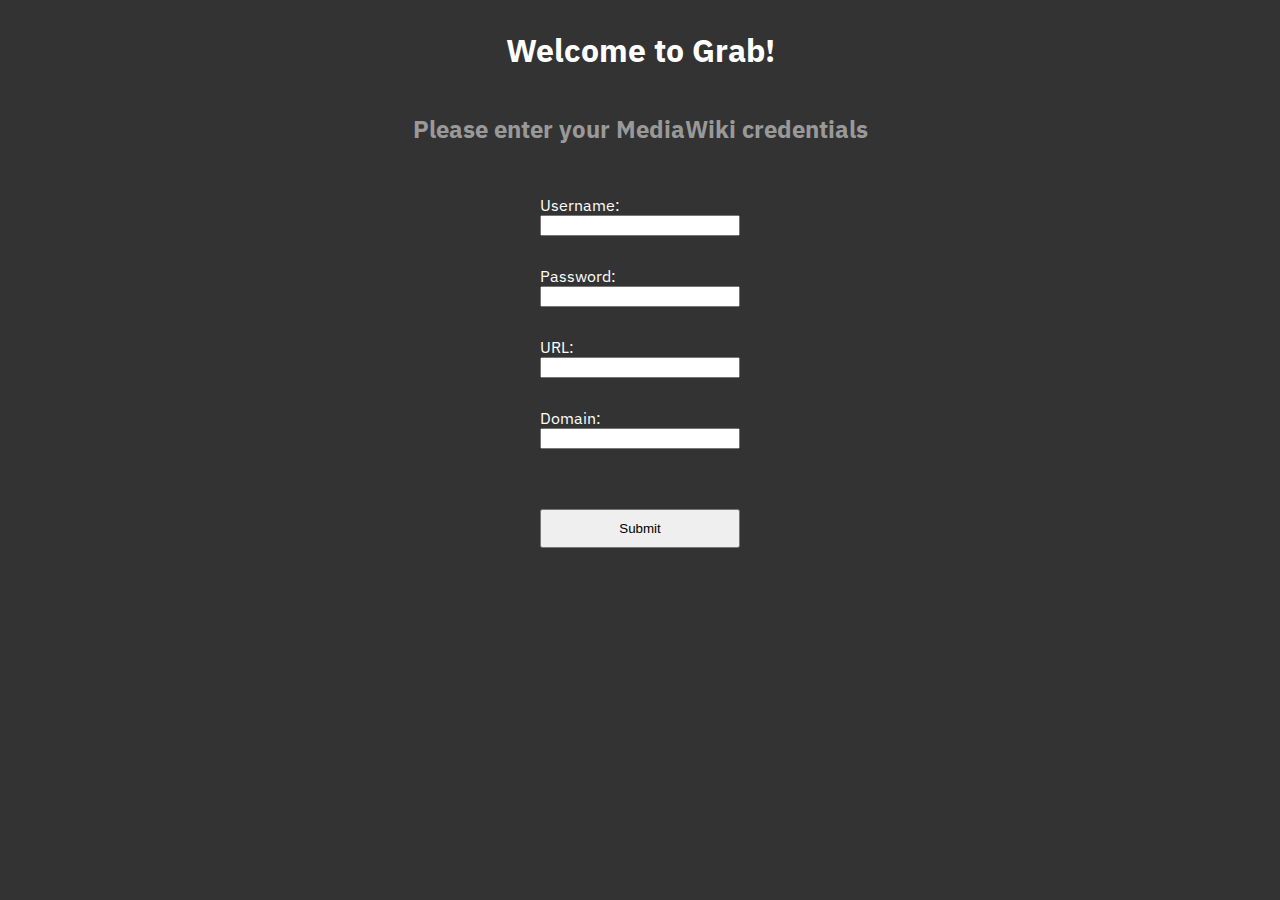
==== templates/index.html @ d0659310 "Spent way too long on making the form not hideous" ====
<!DOCTYPE html>
<html>
<head>
	<title>Welcome</title>
	<link rel="stylesheet" type="text/css" href="/static/css/styles.css">
</head>
<body>
	<h1>Welcome to Grab!</h1>
	<h2>Please enter your MediaWiki credentials</h2>
	<form class="formBody" action="/install/submit" method="POST">
		<label for="username">Username:</label>
		<input type="text" id="username" name="username" required><br>

		<label for="password">Password:</label>
		<input type="password" id="password" name="password" required><br>

		<label for="url">URL:</label>
		<input type="url" id="url" name="url" required><br>

		<label for="domain">Domain:</label>
		<input type="domain" id="domain" name="domain" required><br>

		<input type="hidden" name="code" value="{{ .Code }}">

		<div style="height: 40px;">
		</div>

		<button type="submit">Submit</button>
	</form>
</body>
</html>
---- static/css/styles.css ----
@import url('https://fonts.googleapis.com/css2?family=IBM+Plex+Sans&display=swap');
body {
    background-color: #333;
    color: white;
    display: flex;
    justify-content: center;
    align-items: center;
    flex-direction: column;
    font-family: 'IBM Plex Sans';
}

h2 {
    color: #999;
}

.formBody {
    display: flex;
    justify-content: center;
    flex-flow: column;
    width: 200px;
    margin:20px;
}
.formBody label {
    padding-top: 10px;
}

.formBody button {
    padding: 10px;
}
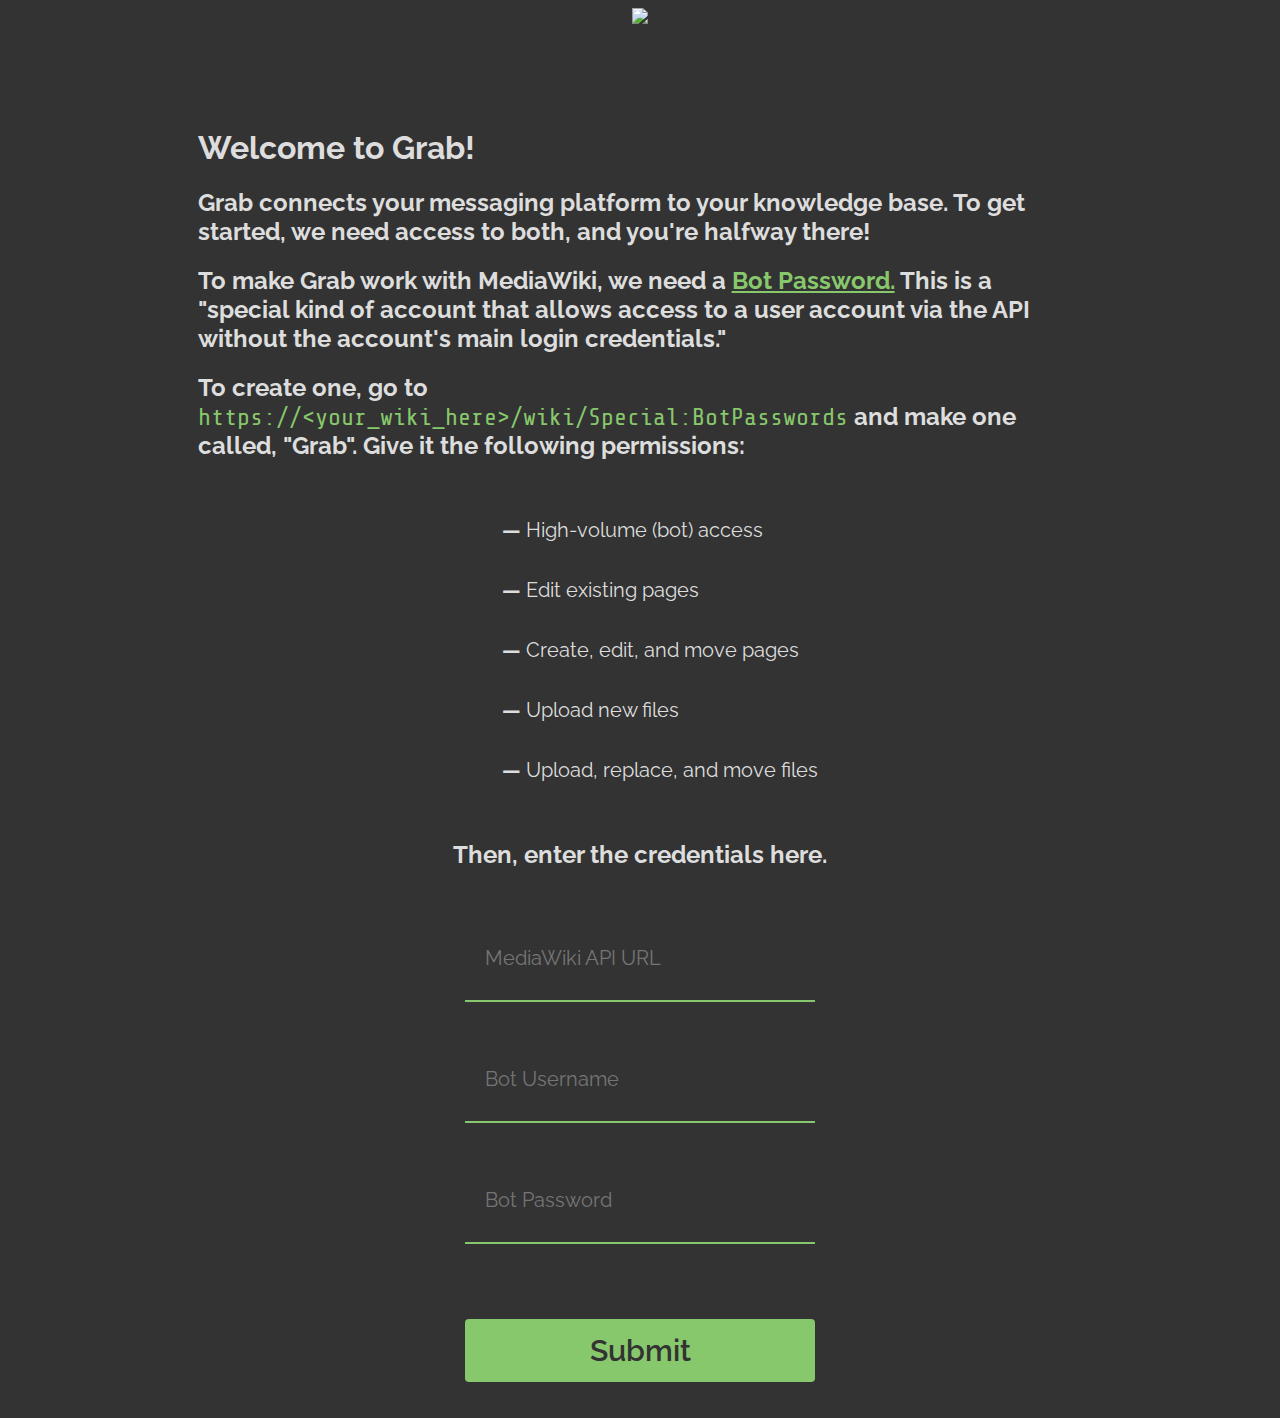
==== commit 20d01a53: "Create basic onboarding page" ====
--- a/templates/index.html
+++ b/templates/index.html
@@ -3,22 +3,41 @@
 <head>
 	<title>Welcome</title>
 	<link rel="stylesheet" type="text/css" href="/static/css/styles.css">
+	<link rel="icon" type="image/x-icon" href="/static/images/favicon.ico">
 </head>
 <body>
+	<img height="100px" src="/static/images/grabbit_head.png"/>
+	<div class="exposition">
 	<h1>Welcome to Grab!</h1>
-	<h2>Please enter your MediaWiki credentials</h2>
+	<h2>Grab connects your messaging platform to your knowledge base. To get started, we need access to both, and you're halfway there!</h2>
+	<h2>To make Grab work with MediaWiki, we need a <a href="https://www.mediawiki.org/wiki/Manual:Bot_passwords">Bot Password.</a> This is a "special kind of account that allows access to a user account via the API without the account's main login credentials."</h2>
+	<h2>To create one, go to <code>https://&lt;your_wiki_here&gt;/wiki/Special:BotPasswords</code> and make one called, "Grab". Give it the following permissions:</h2>
+	</div>
+	<ul>
+		<li>High-volume (bot) access</li>
+		<li>Edit existing pages</li>
+		<li>Create, edit, and move pages</li>
+		<li>Upload new files</li>
+		<li>Upload, replace, and move files</li>
+	</ul>
+
+	<div class="exposition" style="width: 100%; text-align: center;">
+		<h2>Then, enter the credentials here.</h2>
+	</div>
+
 	<form class="formBody" action="/install/submit" method="POST">
-		<label for="username">Username:</label>
-		<input type="text" id="username" name="username" required><br>
 
-		<label for="password">Password:</label>
-		<input type="password" id="password" name="password" required><br>
+		<!-- <label for="url">URL:</label> -->
+		<input type="url" id="url" name="url" placeholder="MediaWiki API URL" required><br>
 
-		<label for="url">URL:</label>
-		<input type="url" id="url" name="url" required><br>
+		<!-- <label for="username">Username:</label> -->
+		<input type="text" id="username" name="username" placeholder="Bot Username" required><br>
 
-		<label for="domain">Domain:</label>
-		<input type="domain" id="domain" name="domain" required><br>
+		<!-- <label for="password">Password:</label> -->
+		<input type="password" id="password" name="password" placeholder="Bot Password" required><br>
+
+		<!--<label for="domain">Domain:</label>
+		<input type="domain" id="domain" name="domain" required><br>-->
 
 		<input type="hidden" name="code" value="{{ .Code }}">
 
--- a/static/css/styles.css
+++ b/static/css/styles.css
@@ -1,29 +1,127 @@
-@import url('https://fonts.googleapis.com/css2?family=IBM+Plex+Sans&display=swap');
+@import url('https://fonts.googleapis.com/css2?family=Raleway&display=swap');
+/* @import url('https://fonts.googleapis.com/css2?family=Raleway:wght@600&display=swap'); */
+@import url('https://fonts.googleapis.com/css2?family=Share+Tech+Mono&display=swap');
+
+:root {
+    --background:#333;
+    --text: #DDD;
+    --secondaryText: #DDD;
+    --normalAccent: #88c86c;
+    --hoverAccent: #008746;
+    --clickedAccent: #034f2a;
+}
+
 body {
-    background-color: #333;
-    color: white;
+    background-color: var(--background);
+    color: var(--text);
     display: flex;
     justify-content: center;
     align-items: center;
     flex-direction: column;
-    font-family: 'IBM Plex Sans';
+    font-family: 'Raleway';
 }
 
-h2 {
-    color: #999;
+.exposition {
+    color: var(--secondaryText);
+    width: 70%
 }
+
+code {
+    color: var(--normalAccent);
+    font-weight: normal;
+    font-size: 24px;
+    font-family: 'Share Tech Mono';
+}
+
+ul {
+    list-style: none;
+    line-height: 3;
+    font-size: 20px;
+}
+
+li::before {
+    content: "— ";
+    font-weight: bold;
+}
+
+a {
+    color: var(--normalAccent);
+}
+
+a:hover {
+    color: var(--hoverAccent); 
+}
+
+a:focus {
+    color: var(--clickedAccent);
+}
+
+a:visited {
+    color: var(--normalAccent);
+}
+
+/* Form stuff */
 
 .formBody {
     display: flex;
     justify-content: center;
     flex-flow: column;
-    width: 200px;
+    width: 350px;
     margin:20px;
+    font-family: 'Raleway';
 }
 .formBody label {
     padding-top: 10px;
 }
 
-.formBody button {
-    padding: 10px;
-}+input, select {
+    width: 100%;
+    padding: 12px 20px;
+    margin: 8px 0;
+    display: inline-block;
+    border: none;
+    border-bottom: 2px solid var(--normalAccent); 
+    box-sizing: border-box;
+    background-color: var(--background);
+    color: var(--text);
+    font-family: 'Raleway';
+}
+
+input:focus {
+    border: none;
+    border-bottom: 2px solid var(--hoverAccent);
+} 
+
+
+input,
+input::-webkit-input-placeholder {
+    font-size: 20px;
+    line-height: 3;
+    font-family: 'Raleway';
+}
+
+button {
+    width: 100%;
+    padding: 14px 20px;
+    margin: 8px 0;
+    border: none;
+    border-radius: 4px;
+    cursor: pointer;
+
+    font-family: 'Raleway';
+    color: var(--background);
+    font-size: 30px;
+    font-weight: 600;
+
+    background-color: var(--normalAccent);
+  }
+  
+  button:hover {
+    color: var(--text);
+    background-color: var(--hoverAccent);
+  }
+
+  button:focus {
+    color: var(--text);
+    background-color: var(--clickedAccent);
+  }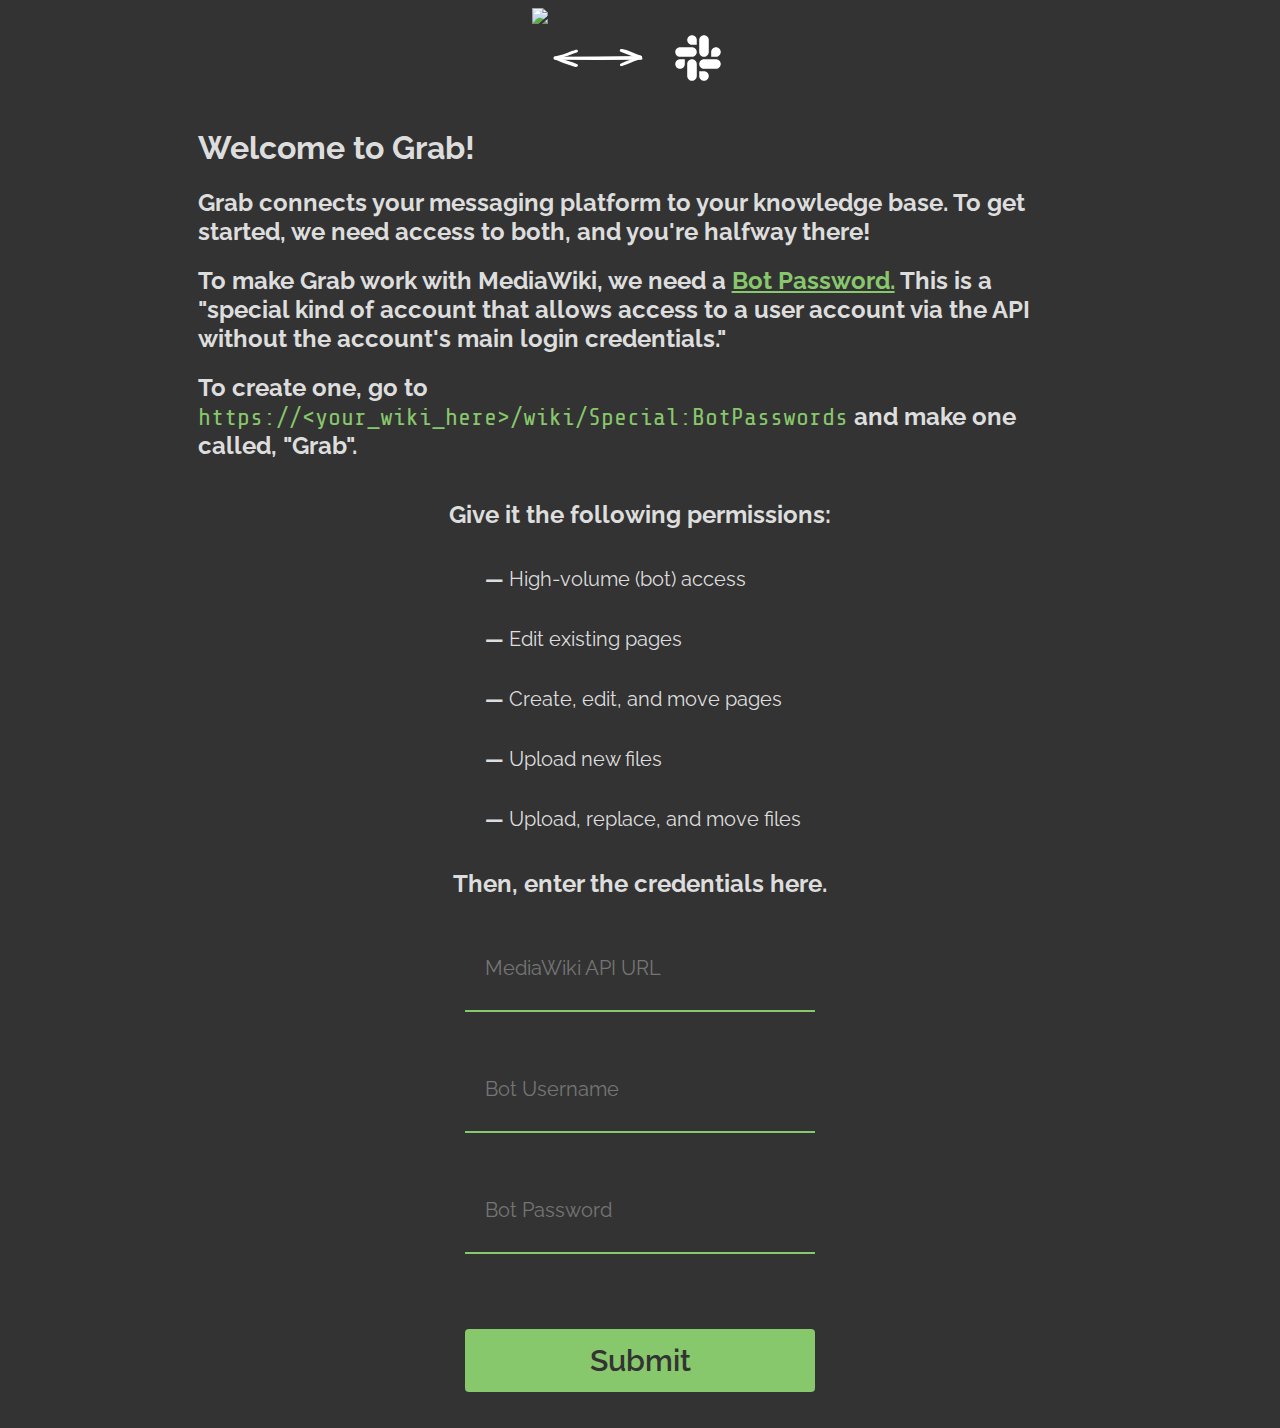
==== commit e2874695: "Improve onboarding page layout, add mobile layout" ====
--- a/templates/index.html
+++ b/templates/index.html
@@ -6,45 +6,74 @@
 	<link rel="icon" type="image/x-icon" href="/static/images/favicon.ico">
 </head>
 <body>
-	<img height="100px" src="/static/images/grabbit_head.png"/>
+	<div id="desktopLogos">
+		<div class="header">
+			<div id="logos">
+				<!-- <img height="100px" src="/static/images/MediaWiki-2020-icon-(white).svg"/>
+				<img width="100px" src="/static/images/arrow-left-right-med.svg"/> -->
+				<img height="100px" src="/static/images/grabbit_head.png"/>
+				<img width="100px" src="/static/images/arrow-left-right-med.svg"/>
+				<img height="100px" src="/static/images/Slack-mark-Monochrome-White.svg"/>
+			</div>
+		</div>
+	</div>
+	<div id="mobileLogos">
+		<div class="header">
+			<div id="logos">
+				<!-- <img height="250px" src="/static/images/MediaWiki-2020-icon-(white).svg"/> -->
+				<img height="250px" src="/static/images/grabbit_head.png"/>
+				<img width="250px"  src="/static/images/arrow-left-right-med.svg"/>
+				<img height="250px" src="/static/images/Slack-mark-Monochrome-White.svg"/>
+			</div>
+		</div>
+	</div>
 	<div class="exposition">
 	<h1>Welcome to Grab!</h1>
 	<h2>Grab connects your messaging platform to your knowledge base. To get started, we need access to both, and you're halfway there!</h2>
 	<h2>To make Grab work with MediaWiki, we need a <a href="https://www.mediawiki.org/wiki/Manual:Bot_passwords">Bot Password.</a> This is a "special kind of account that allows access to a user account via the API without the account's main login credentials."</h2>
-	<h2>To create one, go to <code>https://&lt;your_wiki_here&gt;/wiki/Special:BotPasswords</code> and make one called, "Grab". Give it the following permissions:</h2>
-	</div>
-	<ul>
-		<li>High-volume (bot) access</li>
-		<li>Edit existing pages</li>
-		<li>Create, edit, and move pages</li>
-		<li>Upload new files</li>
-		<li>Upload, replace, and move files</li>
-	</ul>
-
-	<div class="exposition" style="width: 100%; text-align: center;">
-		<h2>Then, enter the credentials here.</h2>
+	<h2>To create one, go to <code>https://&lt;your_wiki_here&gt;/wiki/Special:BotPasswords</code> and make one called, "Grab".</h2>
 	</div>
 
-	<form class="formBody" action="/install/submit" method="POST">
-
-		<!-- <label for="url">URL:</label> -->
-		<input type="url" id="url" name="url" placeholder="MediaWiki API URL" required><br>
-
-		<!-- <label for="username">Username:</label> -->
-		<input type="text" id="username" name="username" placeholder="Bot Username" required><br>
-
-		<!-- <label for="password">Password:</label> -->
-		<input type="password" id="password" name="password" placeholder="Bot Password" required><br>
-
-		<!--<label for="domain">Domain:</label>
-		<input type="domain" id="domain" name="domain" required><br>-->
-
-		<input type="hidden" name="code" value="{{ .Code }}">
-
-		<div style="height: 40px;">
+	<div id="reqsAndBoxes">
+		<div>
+			<div class="exposition" style="width: 100%; text-align: center;">
+				<h2>Give it the following permissions:</h2>
+			</div>
+			<ul>
+				<li>High-volume (bot) access</li>
+				<li>Edit existing pages</li>
+				<li>Create, edit, and move pages</li>
+				<li>Upload new files</li>
+				<li>Upload, replace, and move files</li>
+			</ul>
 		</div>
 
-		<button type="submit">Submit</button>
-	</form>
+		<div>
+			<div class="exposition" style="width: 100%; text-align: center;">
+				<h2>Then, enter the credentials here.</h2>
+			</div>
+
+			<form class="formBody" action="/slack/install/submit" method="POST">
+				<!-- <label for="url">URL:</label> -->
+				<input type="url" id="url" name="url" placeholder="MediaWiki API URL" required><br>
+
+				<!-- <label for="username">Username:</label> -->
+				<input type="text" id="username" name="username" placeholder="Bot Username" required><br>
+
+				<!-- <label for="password">Password:</label> -->
+				<input type="password" id="password" name="password" placeholder="Bot Password" required><br>
+
+				<!--<label for="domain">Domain:</label>
+				<input type="domain" id="domain" name="domain" required><br>-->
+
+				<input type="hidden" name="code" value="{{ .Code }}">
+
+				<div style="height: 40px;">
+				</div>
+
+				<button type="submit">Submit</button>
+			</form>
+		</div>
+	</div>
 </body>
 </html>
--- a/static/css/styles.css
+++ b/static/css/styles.css
@@ -19,11 +19,15 @@
     align-items: center;
     flex-direction: column;
     font-family: 'Raleway';
+
+    @media (max-width: 800px) {
+        font-size: 200px;
+    }
 }
 
 .exposition {
     color: var(--secondaryText);
-    width: 70%
+    width: 70%;
 }
 
 code {
@@ -58,6 +62,14 @@
 
 a:visited {
     color: var(--normalAccent);
+}
+
+#logos {
+    /* background-color: var(--background); */
+
+    display: flex;
+    justify-content: center;
+    flex-flow: row;
 }
 
 /* Form stuff */
@@ -124,4 +136,63 @@
   button:focus {
     color: var(--text);
     background-color: var(--clickedAccent);
-  }+  }
+
+@media screen and (min-width: 1366px) {
+    #reqsAndBoxes {
+        width: 70%;
+        display: flex;
+        justify-content: space-evenly;
+        flex-flow: row;
+    }
+}
+
+#desktopLogos {
+    display: block;
+}
+
+#mobileLogos {
+    display: none;
+}
+
+@media 
+(-webkit-min-device-pixel-ratio: 2), 
+(min-resolution: 192dpi) { 
+    /* Retina-specific stuff here */
+
+    h1 {
+        font-size: 52px;
+    }
+
+    h2 {
+        font-size: 48px;
+    }
+    li {
+        font-size: 40px;
+    }
+    
+    code {
+        font-size: 48px;
+    }
+
+    input,
+    input::-webkit-input-placeholder {
+        font-size: 40px;
+    }
+
+    button {
+        font-size: 90px;
+    }
+
+    .formBody {
+        font-size: 40px;
+        width:90%;
+    }
+
+    #desktopLogos {
+        display: none;
+    }
+    #mobileLogos {
+        display: block;
+    }
+}